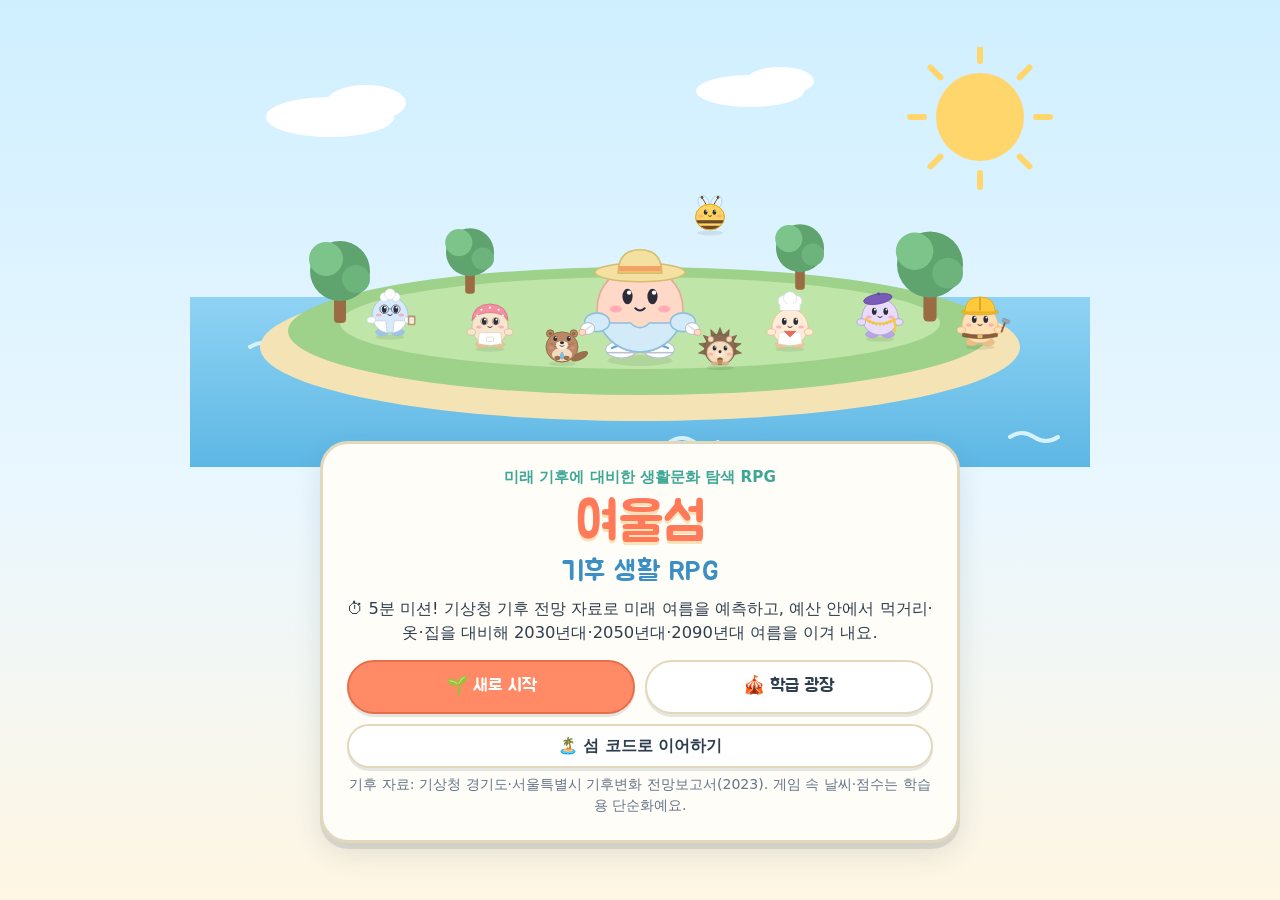
==== test/index.html @ fbbb9fa0 "시험판: 5분 기후 대비 미션을 test 폴더에 올림 - 1판(루트)과 climate-life-rpg 폴더는 그대로 두고 test/에만 추가 - README에 시험판 주소와 안내 " ====
<!doctype html>
<html lang="ko">
<head>
<meta charset="utf-8">
<meta name="viewport" content="width=device-width, initial-scale=1, viewport-fit=cover">
<title>여울섬 기후 생활 RPG</title>
<meta name="description" content="미래 기후에 대비한 의식주를 준비하는 생활문화 탐색 RPG">
<link rel="preconnect" href="https://fonts.googleapis.com">
<link rel="preconnect" href="https://fonts.gstatic.com" crossorigin>
<link rel="stylesheet" href="https://fonts.googleapis.com/css2?family=Jua&display=swap">
<link rel="stylesheet" href="style.css">
</head>
<body>

<!-- 처음 화면 -->
<section id="screen-title" class="screen title-screen">
  <div class="title-art"><svg id="titleArt" viewBox="0 0 900 420" role="img" aria-label="여울섬 사람들과 동물 친구들"></svg></div>
  <div class="title-card">
    <p class="kicker">미래 기후에 대비한 생활문화 탐색 RPG</p>
    <h1 class="logo">여울섬 <span>기후 생활 RPG</span></h1>
    <p class="title-sub">⏱ 5분 미션! 기상청 기후 전망 자료로 미래 여름을 예측하고, 예산 안에서 먹거리·옷·집을 대비해 2030년대·2050년대·2090년대 여름을 이겨 내요.</p>
    <div class="title-btns">
      <button type="button" id="btnContinue" class="btn primary big" hidden>▶ 이어하기</button>
      <button type="button" id="btnNew" class="btn big">🌱 새로 시작</button>
      <button type="button" id="btnTitlePlaza" class="btn big">🎪 학급 광장</button>
      <button type="button" id="btnRestore" class="btn">🏝️ 섬 코드로 이어하기</button>
    </div>
    <p class="hint">기후 자료: 기상청 경기도·서울특별시 기후변화 전망보고서(2023). 게임 속 날씨·점수는 학습용 단순화예요.</p>
  </div>
  <div id="restoreBox" class="modal" hidden>
    <div class="modal-box small-box" role="dialog" aria-modal="true" aria-labelledby="restoreTitle">
      <button type="button" class="x" id="restoreClose" aria-label="닫기">✕</button>
      <h3 id="restoreTitle">섬 코드로 이어하기</h3>
      <p class="hint">다른 기기에서 만든 내 섬 코드를 붙여 넣거나, 저장해 둔 .txt 파일을 골라요.</p>
      <textarea id="restoreInput" class="code-box" placeholder="YS1로 시작하는 섬 코드"></textarea>
      <div class="row"><button type="button" id="restoreGo" class="btn primary">불러오기</button><label class="btn file">파일 고르기<input type="file" id="restoreFile" accept=".txt,text/plain"></label></div>
      <p id="restoreMsg" class="hint" aria-live="polite"></p>
    </div>
  </div>
</section>

<!-- 캐릭터 만들기 -->
<section id="screen-create" class="screen create-screen" hidden>
  <div class="create-box">
    <h2>나의 새싹이 만들기</h2>
    <div class="create-grid">
      <div class="create-preview" id="createPreview"></div>
      <div class="create-form">
        <label class="og-label" for="nameInput">별명</label>
        <input id="nameInput" maxlength="8" autocomplete="off" placeholder="예: 새싹이">
        <p id="nameHint" class="hint">실명 대신 게임 속 별명을 써요. (8글자까지)</p>
        <span class="og-label">몸 색깔</span>
        <div id="colorPick" class="swatches"></div>
        <span class="og-label">함께할 동물 친구</span>
        <div id="petPick" class="pet-pick"></div>
        <div class="row end"><button type="button" id="createBack" class="btn">◀ 뒤로</button><button type="button" id="createGo" class="btn primary big">여울섬으로 출발!</button></div>
      </div>
    </div>
  </div>
</section>

<!-- 게임 -->
<section id="screen-game" class="screen game-screen" hidden>
  <header class="hud">
    <button type="button" id="hudQuest" class="hud-quest" aria-live="polite" aria-label="지금 할 일. 누르면 퀘스트 목록을 열어요.">
      <span class="hq-top"><small id="hudStage"></small><span id="hudSteps" class="hq-steps" aria-hidden="true"></span></span>
      <b id="hudQuestTitle"></b><span id="hudQuestStep" class="hq-step"></span>
    </button>
    <div id="hudTimer" class="hud-timer" role="timer" aria-live="off"><span aria-hidden="true">⏱</span><b id="hudTime">5:00</b><small id="hudTimerNote">남은 시간</small></div>
    <div class="hud-coins" title="여울 코인(게임 속 돈이에요)"><span aria-hidden="true">🪙</span><b id="hudCoinNum">0</b><small>코인</small></div>
  </header>
  <div class="world-wrap">
    <svg id="world" viewBox="0 0 1280 800" preserveAspectRatio="xMidYMid meet" role="application" aria-label="여울섬 마을. 땅을 누르면 걸어가요."></svg>
    <div id="minimap" class="minimap"></div>
    <div id="petBubble" class="pet-bubble" hidden></div>
    <p class="rotate-hint">화면을 가로로 돌리면 마을이 더 넓게 보여요.</p>
  </div>
  <nav class="dock" aria-label="게임 메뉴">
    <button type="button" id="btnQuests" class="dock-btn"><span>📜</span>퀘스트</button>
    <button type="button" id="btnShop" class="dock-btn"><span>🏪</span>상점</button>
    <button type="button" id="btnReady" class="dock-btn"><span>🧰</span>내 준비</button>
    <button type="button" id="btnRules" class="dock-btn"><span>📖</span>게임 방법</button>
    <button type="button" id="btnMenu" class="dock-btn"><span>☰</span>메뉴</button>
    <button type="button" id="btnSleep" class="dock-btn sleep"><span>☀️</span>여름 맞이하기</button>
  </nav>
  <div id="dialog" class="dialog" hidden>
    <div class="dlg-portrait" id="dlgPortrait"></div>
    <div class="dlg-main"><div class="dlg-name" id="dlgName"></div><p id="dlgText" aria-live="polite"></p><div id="dlgActions" class="dlg-actions"></div></div>
  </div>
  <div id="panel" class="panel-back" hidden>
    <div class="panel" role="dialog" aria-modal="true" aria-labelledby="panelTitle">
      <header class="panel-head"><span id="panelIcon" class="panel-icon"></span><h2 id="panelTitle"></h2><button type="button" id="panelClose" class="x" aria-label="닫기">✕</button></header>
      <div id="panelBody" class="panel-body"></div>
    </div>
  </div>
</section>

<!-- 학급 광장 -->
<section id="screen-plaza" class="screen plaza-screen" hidden>
  <header class="plaza-top">
    <button type="button" id="plazaBack" class="btn">◀ 돌아가기</button>
    <h2>🎪 학급 광장</h2>
    <span id="plazaCount" class="plaza-count"></span>
  </header>
  <div class="plaza-main">
    <div class="plaza-stage">
      <svg id="plazaSvg" viewBox="0 0 1000 620" preserveAspectRatio="xMidYMid meet" role="img" aria-label="친구들의 아바타가 모인 광장. 아바타를 누르면 섬을 구경해요."></svg>
      <div id="plazaEmpty" class="plaza-empty"><b>광장이 비어 있어요</b><span>오른쪽에 친구의 섬 코드를 붙여 넣어 초대해요.</span></div>
    </div>
    <aside class="plaza-side">
      <section id="liveBox" class="live-box" hidden>
        <h3>🛰️ 실시간 반 광장</h3>
        <div id="liveJoin">
          <label class="og-label" for="liveRoom">반 코드</label>
          <div class="live-row"><input id="liveRoom" maxlength="24" autocomplete="off" autocapitalize="off" spellcheck="false" placeholder="선생님이 알려 준 반 코드"><button type="button" id="liveGo" class="btn primary">들어가기</button></div>
        </div>
        <div id="liveOn" hidden>
          <p class="live-state"><i id="liveDot" class="live-dot"></i><b id="liveRoomName"></b><span id="liveState"></span></p>
          <div class="row"><button type="button" id="liveRetry" class="btn small primary" hidden>다시 연결</button><button type="button" id="liveLeave" class="btn small">반 광장에서 나가기</button></div>
        </div>
        <p id="liveMsg" class="hint" aria-live="polite"></p>
        <button type="button" id="liveUnhide" class="link" hidden></button>
        <p class="hint">같은 반 코드 친구들과 별명·옷·식탁·집만 나눠요. 실명이나 연락처는 올리지 않아요.</p>
      </section>
      <h3>섬 코드로 초대하기</h3>
      <textarea id="plazaInput" class="code-box" placeholder="친구의 섬 코드를 붙여 넣어요. 여러 개를 한꺼번에 넣어도 돼요."></textarea>
      <div class="row"><button type="button" id="plazaAdd" class="btn primary">광장에 초대하기</button><label class="btn file">파일 불러오기<input type="file" id="plazaFile" accept=".txt,text/plain" multiple></label></div>
      <p id="plazaMsg" class="hint" aria-live="polite"></p>
      <h3>광장 주민 <small>누르면 섬을 구경해요</small></h3>
      <ul id="plazaList" class="res-list"></ul>
      <div class="row"><button type="button" id="plazaCompare" class="btn">📊 우리 반 비교표</button><button type="button" id="plazaClear" class="btn danger small">모두 내보내기</button></div>
      <p class="hint">초대한 코드는 이 기기에만 저장돼요. 선생님이 학급 게시판에 코드를 모아 주면 한꺼번에 붙여 넣을 수 있어요.</p>
    </aside>
  </div>
  <div id="plazaCard" class="modal" hidden>
    <div class="modal-box" role="dialog" aria-modal="true" aria-label="친구 섬 구경">
      <button type="button" class="x" id="plazaCardClose" aria-label="닫기">✕</button>
      <div id="plazaCardBody"></div>
    </div>
  </div>
</section>

<div id="toasts" class="toasts" aria-live="polite"></div>

<script src="js/data.js"></script>
<script src="js/art.js"></script>
<script src="js/core.js"></script>
<script src="js/tailor.js"></script>
<script src="js/build.js"></script>
<script src="js/mission.js"></script>
<script src="js/shop.js"></script>
<script src="js/plaza.js"></script>
<script src="js/live-config.js"></script>
<script src="js/live.js"></script>
<script src="js/main.js"></script>
</body>
</html>
---- test/style.css ----
/* ==========================================================================
   여울섬 기후 생활 RPG — 화면 꾸미기
   ========================================================================== */
:root {
  --bg: #EAF7FF;
  --paper: #FFFDF7;
  --paper-2: #FFF6E3;
  --ink: #2F3E4E;
  --muted: #65748A;
  --line: #E3D7BC;
  --line-2: #D6E2EC;
  --primary: #FF8A65;
  --primary-ink: #FFFFFF;
  --primary-dark: #E56F4B;
  --good: #3FA796;
  --good-bg: #E3F6EF;
  --warn: #C2410C;
  --warn-bg: #FFF1E6;
  --danger: #D9485F;
  --sky: #8FD3F4;
  --grass: #BFE6A8;
  --sun: #FFD66B;
  --lilac: #C9B6FF;
  --pink: #FFB3C7;
  --shadow: 0 6px 0 rgba(47, 62, 78, .12), 0 12px 28px rgba(47, 62, 78, .12);
  --shadow-sm: 0 3px 0 rgba(47, 62, 78, .12);
  --r: 20px;
  --font-title: 'Jua', 'Apple SD Gothic Neo', 'Malgun Gothic', system-ui, sans-serif;
  --font: 'Apple SD Gothic Neo', 'Malgun Gothic', 'Noto Sans KR', system-ui, -apple-system, sans-serif;
}
* { box-sizing: border-box; }
html, body { margin: 0; height: 100%; }
body {
  background: var(--bg);
  color: var(--ink);
  font-family: var(--font);
  font-size: 16px;
  line-height: 1.5;
  -webkit-tap-highlight-color: transparent;
  overflow-x: hidden;
}
[hidden] { display: none !important; }
h1, h2, h3, h4 { font-family: var(--font-title); font-weight: 400; margin: 0; letter-spacing: .01em; }
small { font-size: .82em; }
button, input, select, textarea { font: inherit; color: inherit; }
button { cursor: pointer; }
:focus-visible { outline: 3px solid #3D8BFD; outline-offset: 2px; }
svg { display: block; }

/* ---------- 버튼 ---------- */
.btn {
  display: inline-flex; align-items: center; justify-content: center; gap: 6px;
  min-height: 44px; padding: 8px 18px;
  border: 2px solid var(--line); border-radius: 999px;
  background: #FFFFFF; color: var(--ink);
  font-weight: 800; box-shadow: var(--shadow-sm);
  transition: transform .12s, box-shadow .12s, background .12s;
  text-align: center;
}
.btn:hover:not(:disabled) { transform: translateY(-1px); background: #FFFBF0; }
.btn:active:not(:disabled) { transform: translateY(2px); box-shadow: none; }
.btn:disabled { opacity: .45; cursor: not-allowed; box-shadow: none; }
.btn.primary { background: var(--primary); border-color: var(--primary-dark); color: var(--primary-ink); }
.btn.primary:hover:not(:disabled) { background: #FF9A7A; }
.btn.danger { color: var(--danger); border-color: #F2B8C2; }
.btn.ghost { background: transparent; box-shadow: none; color: var(--muted); }
.btn.small { min-height: 36px; padding: 5px 13px; font-size: .9rem; }
.btn.big { min-height: 54px; padding: 10px 26px; font-size: 1.12rem; font-family: var(--font-title); font-weight: 400; }
.btn.file { position: relative; overflow: hidden; }
.btn.file input { position: absolute; inset: 0; opacity: 0; cursor: pointer; }
.btn.choice { background: #FFFFFF; border-color: #BFD7EA; justify-content: flex-start; text-align: left; }
.btn.choice:hover { background: #F0F8FF; }
.link { background: none; border: 0; padding: 0; color: #2F6FB3; font-weight: 800; text-decoration: underline; }
.row { display: flex; flex-wrap: wrap; gap: 8px; align-items: center; margin: 10px 0; }
.row.end { justify-content: flex-end; }
.pill {
  min-height: 36px; padding: 5px 13px; border-radius: 999px;
  border: 2px solid var(--line-2); background: #FFFFFF; font-weight: 700; font-size: .92rem;
  display: inline-flex; align-items: center; gap: 5px;
}
.pill.on { background: #FFF1C9; border-color: #E0B83A; color: #6B4A00; }
.pill b { background: #FFFFFF; border-radius: 999px; padding: 0 7px; font-size: .8rem; }
.pill svg { width: 22px; height: 22px; }
.x {
  width: 44px; height: 44px; border-radius: 50%; border: 2px solid var(--line);
  background: #FFFFFF; font-size: 1.1rem; font-weight: 900; flex: none; box-shadow: var(--shadow-sm);
}
.hint { color: var(--muted); font-size: .88rem; margin: 6px 0; }
.hint.warn, .warn { color: var(--warn); }
.hint.good { color: var(--good); font-weight: 700; }
.tip { background: #F0F8FF; border: 1.5px solid #CFE6F7; border-radius: 14px; padding: 9px 13px; margin: 8px 0; font-size: .93rem; }
.tip.small { font-size: .85rem; padding: 6px 10px; }
.empty { color: var(--muted); text-align: center; padding: 18px; }
.empty.small { padding: 6px; font-size: .88rem; text-align: left; }
.emoji-ico { font-size: 30px; line-height: 1; }

/* ---------- 화면 공통 ---------- */
.screen { min-height: 100vh; min-height: 100dvh; }

/* ---------- 처음 화면 ---------- */
.title-screen {
  display: flex; flex-direction: column; align-items: center; justify-content: center; gap: 0;
  padding: 18px 16px 28px;
  background: linear-gradient(#CFEFFF, #EAF7FF 55%, #FFF6E3);
}
.title-art { width: min(900px, 100%); }
.title-art svg { width: 100%; height: auto; }
.title-card {
  width: min(640px, 100%); margin-top: -26px; position: relative;
  background: var(--paper); border: 3px solid var(--line); border-radius: 28px;
  padding: 22px 24px 18px; text-align: center; box-shadow: var(--shadow);
}
.kicker { margin: 0 0 4px; color: var(--good); font-weight: 800; font-size: .95rem; }
.logo { font-size: clamp(2.3rem, 7vw, 3.4rem); color: #FF7A59; line-height: 1.1; text-shadow: 0 3px 0 #FFE0B8; }
.logo span { display: block; font-size: .5em; color: #3B8FC4; text-shadow: none; margin-top: 4px; }
.title-sub { margin: 10px 0 14px; font-size: 1.02rem; }
.title-btns { display: grid; grid-template-columns: 1fr 1fr; gap: 10px; }
.title-btns #btnContinue { grid-column: 1 / -1; flex-direction: column; gap: 0; }
.title-btns #btnContinue small { font-family: var(--font); font-size: .78rem; opacity: .9; }
.title-btns #btnRestore { grid-column: 1 / -1; }

/* ---------- 모달 ---------- */
.modal {
  position: fixed; inset: 0; z-index: 60; display: flex; align-items: center; justify-content: center;
  padding: 16px; background: rgba(47, 62, 78, .4);
}
.modal-box {
  position: relative; width: min(920px, 100%); max-height: calc(100dvh - 32px); overflow: auto;
  background: var(--paper); border: 3px solid var(--line); border-radius: 26px; padding: 20px 22px; box-shadow: var(--shadow);
  animation: pop .22s ease-out;
}
.modal-box.small-box { width: min(520px, 100%); }
.ask-modal { z-index: 80; }
.ask-text { margin: 4px 0 6px; font-size: 1.05rem; font-weight: 700; line-height: 1.6; }
.btn.danger-fill { background: var(--danger); border-color: #B8364B; color: #FFFFFF; }
.btn.danger-fill:hover:not(:disabled) { background: #E35D72; }
.modal-box > .x { position: absolute; top: 12px; right: 12px; }
.modal-box h3 { font-size: 1.5rem; margin-bottom: 6px; padding-right: 50px; }
.code-box {
  width: 100%; min-height: 110px; resize: vertical; padding: 10px 12px;
  border: 2px solid var(--line-2); border-radius: 14px; background: #FFFFFF;
  font-family: ui-monospace, Consolas, monospace; font-size: .8rem; word-break: break-all;
}

/* ---------- 캐릭터 만들기 ---------- */
.create-screen { display: flex; align-items: center; justify-content: center; padding: 18px 16px; background: linear-gradient(#FFF6E3, #EAF7FF); }
.create-box { width: min(900px, 100%); background: var(--paper); border: 3px solid var(--line); border-radius: 28px; padding: 22px; box-shadow: var(--shadow); }
.create-box h2 { font-size: 2rem; text-align: center; color: #FF7A59; margin-bottom: 12px; }
.create-grid { display: grid; grid-template-columns: minmax(0, 1fr) minmax(0, 1.2fr); gap: 22px; align-items: start; }
.create-preview {
  background: radial-gradient(circle at 50% 70%, #DFF5D2 0 45%, #CFEFFF 46%); border-radius: 24px; padding: 18px 12px 14px;
  border: 2px solid #CFE6F7; text-align: center;
}
.cp-stage { position: relative; display: flex; justify-content: center; align-items: flex-end; min-height: 230px; }
.cp-stage > svg { animation: bob 2.4s ease-in-out infinite; }
.cp-pet { position: absolute; right: 6%; bottom: 0; animation: bob 2s ease-in-out .3s infinite; }
.cp-say { background: #FFFFFF; border-radius: 16px; padding: 8px 12px; margin: 10px 0 0; font-size: .92rem; border: 2px solid var(--line-2); }
.create-form input[type="text"], .create-form input:not([type]), .d-form input {
  width: 100%; min-height: 48px; padding: 8px 14px; border: 2px solid var(--line-2); border-radius: 14px; background: #FFFFFF; font-size: 1.1rem; font-weight: 700;
}
.og-label { display: block; font-weight: 800; font-size: .92rem; margin: 12px 0 6px; color: #4A5A6E; }
.swatches { display: flex; flex-wrap: wrap; gap: 8px; }
.swatch {
  width: 40px; height: 40px; border-radius: 50%; border: 3px solid var(--s, #ccc); background: var(--c, #fff);
  box-shadow: var(--shadow-sm); position: relative; padding: 0;
}
.swatch.on { outline: 4px solid #FFB547; outline-offset: 2px; }
.swatch.big { width: auto; min-width: 74px; height: 44px; border-radius: 999px; padding: 0 12px; font-weight: 800; font-size: .85rem; color: #4A5A6E; }
.pet-pick { display: grid; grid-template-columns: repeat(3, minmax(0, 1fr)); gap: 8px; }
.pet-opt {
  display: flex; flex-direction: column; align-items: center; gap: 2px; padding: 10px 6px; border-radius: 18px;
  border: 2px solid var(--line-2); background: #FFFFFF; box-shadow: var(--shadow-sm);
}
.pet-opt small { color: var(--muted); font-size: .74rem; text-align: center; line-height: 1.3; }
.pet-opt.on { border-color: #E0B83A; background: #FFF6D8; }

/* ---------- 게임 화면 ---------- */
.game-screen { height: 100vh; height: 100dvh; display: flex; flex-direction: column; background: var(--grass); overflow: hidden; position: relative; }
.hud { display: flex; gap: 10px; padding: 8px 10px; background: #9ED18A; border-bottom: 3px solid #86BE73; flex: none; }
.hud-quest {
  flex: 1; min-width: 0; display: flex; flex-wrap: wrap; align-items: baseline; gap: 2px 10px; text-align: left; cursor: pointer;
  background: var(--paper); border: 2px solid var(--line); border-radius: 18px; padding: 6px 14px; box-shadow: var(--shadow-sm);
}
.hud-quest:hover { background: #FFFBF0; }
.hq-top { display: flex; align-items: center; gap: 8px; width: 100%; }
.hud-quest small { background: var(--primary); color: #fff; border-radius: 999px; padding: 0 9px; font-weight: 800; }
.hq-steps { display: inline-flex; gap: 3px; margin-left: auto; }
.hq-steps i { font-style: normal; width: 22px; height: 22px; display: inline-flex; align-items: center; justify-content: center; border-radius: 50%; background: #EEF2F5; color: var(--muted); font-size: .78rem; font-weight: 800; }
.hq-steps i.done { background: var(--good-bg); color: var(--good); }
.hq-steps i.on { background: var(--primary); color: #FFFFFF; }
.hud-quest b { font-family: var(--font-title); font-weight: 400; font-size: 1.12rem; }
.hud-quest .hq-step { font-size: .93rem; color: #3D4F63; width: 100%; }
.hud-coins { flex: none; display: flex; align-items: center; gap: 4px; background: #FFF6D8; border: 2px solid #F2D27A; border-radius: 18px; padding: 4px 12px; box-shadow: var(--shadow-sm); font-size: 1.15rem; }
.hud-coins b { font-family: var(--font-title); font-weight: 400; font-size: 1.25rem; color: #8A5A00; }
.hud-coins small { color: #8A5A00; font-weight: 700; font-size: .78rem; }
.hud-weather {
  display: flex; align-items: center; gap: 6px; flex: none;
  background: var(--paper); border: 2px solid var(--line); border-radius: 18px; padding: 4px 12px 4px 6px; box-shadow: var(--shadow-sm);
}
.hud-weather.w-heat { background: #FFE8D6; border-color: #F5A97F; }
.hud-weather.w-storm { background: #DCE6F2; border-color: #8FA7C4; }
.hud-weather.w-rain { background: #E6F1FA; border-color: #A9C9E6; }
.hw-txt { display: flex; flex-direction: column; line-height: 1.2; }
.hw-txt b { font-family: var(--font-title); font-weight: 400; font-size: 1.1rem; }
.hw-txt small { color: var(--muted); font-size: .75rem; }
.world-wrap { flex: 1; min-height: 0; position: relative; }
#world { width: 100%; height: 100%; touch-action: manipulation; user-select: none; -webkit-user-select: none; }
.dock { display: flex; gap: 8px; justify-content: center; padding: 8px 10px calc(8px + env(safe-area-inset-bottom)); background: #9ED18A; border-top: 3px solid #86BE73; flex: none; }
.dock-btn {
  display: flex; align-items: center; gap: 6px; min-height: 48px; padding: 6px 16px;
  border-radius: 18px; border: 2px solid var(--line); background: var(--paper); font-weight: 800; box-shadow: var(--shadow-sm);
}
.dock-btn span { font-size: 1.35rem; line-height: 1; }
.dock-btn:active { transform: translateY(2px); box-shadow: none; }
.dock-btn.sleep { background: #4A5A9A; color: #FFFFFF; border-color: #37457D; margin-left: auto; }
.rotate-hint { display: none; position: absolute; left: 50%; bottom: 8px; transform: translateX(-50%); margin: 0; background: rgba(255, 255, 255, .92); border-radius: 999px; padding: 4px 12px; font-size: .8rem; white-space: nowrap; }

/* 전체 지도(아래 왼쪽) · 갈 곳 표시 */
.minimap { position: absolute; left: 8px; bottom: 8px; z-index: 4; width: clamp(150px, 24vw, 250px); background: var(--paper); border: 2px solid var(--line); border-radius: 16px; padding: 4px 6px 6px; box-shadow: var(--shadow); }
.mm-head { display: flex; align-items: center; justify-content: space-between; gap: 6px; font-size: .82rem; padding: 0 2px 3px; }
.mm-toggle { border: 1.5px solid var(--line); background: #FFFFFF; border-radius: 999px; font-size: .74rem; font-weight: 800; padding: 1px 9px; min-height: 26px; }
#mmSvg { width: 100%; height: auto; border-radius: 10px; cursor: pointer; }
.mm-pulse { animation: mmPulse 1.4s ease-in-out infinite; transform-box: fill-box; transform-origin: center; }
@keyframes mmPulse { 0%, 100% { transform: scale(.85); opacity: 1; } 50% { transform: scale(1.12); opacity: .6; } }
.target-ring { animation: mmPulse 1.4s ease-in-out infinite; transform-box: fill-box; transform-origin: center; }

/* 마을 지도 위의 것들 */
.map-label { font-size: 15px; font-weight: 800; fill: #33475B; paint-order: stroke; stroke: #FFFFFF; stroke-width: 4px; stroke-linejoin: round; pointer-events: none; }
.map-label.me { fill: #B45309; }
.tap { cursor: pointer; }
.tap:hover > g:first-child, .tap.spot:hover { filter: brightness(1.06); }
.npc .marker { animation: bounce 1s ease-in-out infinite; }
.sparkle { animation: twinkle 1.6s ease-in-out infinite; transform-box: fill-box; transform-origin: center; }
.pet-bubble {
  position: absolute; left: 50%; top: 10px; transform: translateX(-50%); z-index: 5;
  max-width: min(560px, calc(100% - 24px)); background: #FFFFFF; border: 3px solid #FFD66B; border-radius: 18px;
  padding: 8px 14px; font-weight: 700; font-size: .95rem; box-shadow: var(--shadow); animation: pop .25s ease-out;
}

/* 대화 */
.dialog {
  position: absolute; left: 50%; bottom: 76px; transform: translateX(-50%); z-index: 30;
  width: min(820px, calc(100% - 20px)); display: flex; gap: 12px; align-items: flex-end;
  background: var(--paper); border: 3px solid #E8C989; border-radius: 26px; padding: 12px 16px 12px 12px; box-shadow: var(--shadow);
  animation: rise .25s ease-out;
}
.dlg-portrait { flex: none; width: 96px; display: flex; justify-content: center; background: #FFF1C9; border-radius: 20px; padding: 6px 4px 2px; }
.dlg-main { flex: 1; min-width: 0; }
.dlg-name { display: inline-block; font-family: var(--font-title); font-size: 1.1rem; background: var(--primary); color: #FFFFFF; border-radius: 999px; padding: 1px 14px; margin-bottom: 4px; }
.dlg-main p { margin: 0 0 8px; font-size: 1.06rem; line-height: 1.55; min-height: 3em; }
.dlg-actions { display: flex; flex-wrap: wrap; gap: 8px; justify-content: flex-end; }
.dlg-actions .choice { flex: 1 1 200px; }

/* 패널 */
.panel-back { position: absolute; inset: 0; z-index: 40; display: flex; align-items: center; justify-content: center; padding: 10px; background: rgba(47, 62, 78, .35); }
.panel {
  width: min(1060px, 100%); max-height: 100%; display: flex; flex-direction: column;
  background: var(--paper); border: 3px solid var(--line); border-radius: 26px; box-shadow: var(--shadow); overflow: hidden;
  animation: pop .2s ease-out;
}
.panel-head { display: flex; align-items: center; gap: 10px; padding: 10px 12px 10px 14px; background: var(--paper-2); border-bottom: 2px solid var(--line); }
.panel-icon { width: 44px; height: 44px; display: flex; align-items: center; justify-content: center; background: #FFFFFF; border-radius: 50%; border: 2px solid var(--line); overflow: hidden; flex: none; }
.panel-icon:empty { display: none; }
.panel-head h2 { flex: 1; font-size: 1.45rem; }
.panel-body { padding: 14px 16px 18px; overflow: auto; overscroll-behavior: contain; }
.panel-body h4 { font-size: 1.12rem; margin: 14px 0 6px; color: #3D4F63; }
.panel-body h4:first-child { margin-top: 0; }
.panel-body h4 small { font-family: var(--font); font-size: .78rem; color: var(--muted); margin-left: 6px; }
.panel-actions { display: flex; flex-wrap: wrap; align-items: center; justify-content: flex-end; gap: 10px; margin-top: 14px; }
.panel-actions .hint { flex: 1; margin: 0; }

/* 하루 요약 */
.day-sum { display: flex; align-items: center; justify-content: center; gap: 18px; }
.ds-col { display: flex; flex-direction: column; align-items: center; gap: 2px; background: #FFFFFF; border: 2px solid var(--line-2); border-radius: 18px; padding: 8px 18px; }
.ds-label { font-size: .8rem; color: var(--muted); }
.ds-arrow { font-size: 2rem; color: var(--muted); }
.ds-note { text-align: center; color: #3D4F63; }
.report { list-style: none; padding: 0; margin: 0; display: grid; gap: 6px; }
.report li { background: #FFFFFF; border: 1.5px solid var(--line-2); border-left: 6px solid #B9C4CC; border-radius: 12px; padding: 7px 12px; }
.report li.good { border-left-color: var(--good); }
.report li.bad { border-left-color: var(--danger); background: #FFF5F6; }
.report li.info { border-left-color: #6DA8D6; }
.report li.warn { border-left-color: #F2A65A; background: #FFF8F0; }

/* 가방 */
.item-grid { display: grid; grid-template-columns: repeat(auto-fill, minmax(150px, 1fr)); gap: 8px; }
.item { display: flex; align-items: center; gap: 8px; background: #FFFFFF; border: 2px solid var(--line-2); border-radius: 14px; padding: 5px 10px 5px 5px; }
.item .nm { flex: 1; font-size: .9rem; font-weight: 700; line-height: 1.25; }
.item .ct { background: #FFF1C9; border-radius: 999px; padding: 0 9px; }

/* 메뉴 */
.menu-list { display: grid; gap: 10px; max-width: 520px; margin: 0 auto; }
.menu-me { display: flex; align-items: center; gap: 14px; background: #FFFFFF; border: 2px solid var(--line-2); border-radius: 18px; padding: 8px 14px; }
.menu-me b { font-family: var(--font-title); font-weight: 400; font-size: 1.3rem; }
.help { padding-left: 20px; display: grid; gap: 8px; }

/* 밭 */
.farm-top { display: grid; grid-template-columns: minmax(0, 1fr) minmax(0, 1fr); gap: 10px; align-items: start; }
.weather-card { display: flex; gap: 10px; align-items: center; background: #FFFFFF; border: 2px solid var(--line-2); border-radius: 18px; padding: 8px 12px; }
.weather-card p { margin: 0; font-size: .88rem; color: #3D4F63; }
.weather-card.w-heat { background: #FFE8D6; border-color: #F5A97F; }
.weather-card.w-storm { background: #DCE6F2; border-color: #8FA7C4; }
.weather-card.w-rain { background: #E6F1FA; border-color: #A9C9E6; }
.rules { background: #FFFFFF; border: 2px solid var(--line-2); border-radius: 18px; padding: 8px 14px; font-size: .88rem; }
.rules summary { font-weight: 800; cursor: pointer; min-height: 30px; display: flex; align-items: center; }
.rules ul { margin: 6px 0 0; padding-left: 18px; }
.toolbar { display: flex; flex-wrap: wrap; gap: 6px; margin: 10px 0 4px; }
.tool { min-height: 44px; padding: 6px 13px; border-radius: 14px; border: 2px solid var(--line-2); background: #FFFFFF; font-weight: 800; box-shadow: var(--shadow-sm); }
.tool b { background: #FFF1C9; border-radius: 999px; padding: 0 7px; font-size: .8rem; }
.tool.on { background: #FFE3A3; border-color: #E0A92A; transform: translateY(2px); box-shadow: none; }
.seed-pick { display: flex; flex-wrap: wrap; gap: 6px; margin: 6px 0; }
.seed { display: flex; align-items: center; gap: 6px; padding: 4px 12px 4px 4px; border-radius: 14px; border: 2px solid var(--line-2); background: #FFFFFF; font-weight: 700; }
.seed span { display: flex; flex-direction: column; line-height: 1.15; text-align: left; }
.seed small { color: var(--muted); }
.seed.on { border-color: var(--good); background: var(--good-bg); }
.seed:disabled { opacity: .45; }
.plots { display: grid; grid-template-columns: repeat(3, minmax(0, 1fr)); gap: 10px; }
.plot-card {
  position: relative; display: flex; flex-direction: column; align-items: stretch; padding: 6px 6px 8px;
  border-radius: 18px; border: 2px solid #D9C29A; background: #FFF8EA; box-shadow: var(--shadow-sm); text-align: center;
}
.plot-card:hover { background: #FFF1D4; }
.plot-card.dead { background: #F4EFEA; }
.plot-card svg { width: 100%; height: auto; max-height: 150px; }
.plot-no { position: absolute; top: 6px; left: 8px; background: #FFFFFF; border-radius: 999px; padding: 0 9px; font-weight: 800; font-size: .82rem; border: 1.5px solid #D9C29A; }
.plot-st { font-size: .85rem; font-weight: 700; color: #3D4F63; line-height: 1.3; }
.plot-tags { display: flex; flex-wrap: wrap; justify-content: center; gap: 3px; margin-top: 3px; min-height: 20px; }
.plot-tags i { font-style: normal; font-size: .72rem; font-weight: 800; background: #E3F6EF; color: #23786B; border-radius: 999px; padding: 0 7px; }

/* 부엌 */
.kitchen { display: grid; grid-template-columns: minmax(0, 1fr) minmax(0, 1.05fr); gap: 16px; }
.chips { display: flex; flex-wrap: wrap; gap: 6px; }
.chip { display: inline-flex; align-items: center; gap: 4px; background: #FFFFFF; border: 1.5px solid var(--line-2); border-radius: 999px; padding: 2px 10px 2px 3px; font-size: .88rem; }
.recipes { display: grid; gap: 6px; }
.recipe { display: flex; align-items: center; gap: 8px; background: #FFFFFF; border: 2px solid var(--line-2); border-radius: 16px; padding: 4px 8px 4px 4px; opacity: .75; }
.recipe.ok { opacity: 1; border-color: #9FD8C9; }
.r-txt { flex: 1; display: flex; flex-direction: column; line-height: 1.25; min-width: 0; }
.r-txt small { color: var(--muted); }
.table-wrap { position: relative; width: 100%; max-width: 440px; margin: 0 auto; }
.table-wrap svg { width: 100%; height: auto; }
.slot { position: absolute; width: 28%; height: 34%; border-radius: 50%; border: 3px dashed transparent; background: transparent; }
.slot:hover, .slot:focus-visible { border-color: #FFB547; background: rgba(255, 214, 107, .18); }
.slot.s0 { left: 9%; top: 10%; }
.slot.s1 { left: 63%; top: 10%; }
.slot.s2 { left: 9%; top: 56%; }
.slot.s3 { left: 63%; top: 56%; }
.meal-check { display: flex; justify-content: center; gap: 10px; margin: 6px 0; font-weight: 800; }
.meal-check span { background: #FFFFFF; border: 2px solid var(--line-2); border-radius: 999px; padding: 1px 12px; color: var(--muted); }
.meal-check span.ok { color: #23786B; border-color: #9FD8C9; background: var(--good-bg); }
.dish-row { display: flex; flex-wrap: wrap; gap: 6px; margin-bottom: 6px; }
.dish { display: flex; align-items: center; gap: 4px; padding: 3px 10px 3px 3px; border-radius: 14px; border: 2px solid var(--line-2); background: #FFFFFF; font-size: .88rem; font-weight: 700; }
.dish span { display: flex; flex-direction: column; line-height: 1.2; text-align: left; }
.dish b { font-size: .78rem; color: var(--muted); }
.dish.on { border-color: #E0A92A; background: #FFF1C9; }

/* 재봉 */
.tabs { display: flex; gap: 6px; margin-bottom: 12px; border-bottom: 2px solid var(--line); }
.tab { min-height: 44px; padding: 6px 18px; border: 2px solid var(--line); border-bottom: 0; border-radius: 16px 16px 0 0; background: #F6EEDC; font-weight: 800; margin-bottom: -2px; }
.tab.on { background: var(--paper); }
.weave-pick { display: flex; flex-wrap: wrap; gap: 6px; align-items: center; font-weight: 800; }
.fibers { display: grid; grid-template-columns: repeat(auto-fill, minmax(230px, 1fr)); gap: 10px; }
.fiber { background: #FFFFFF; border: 2px solid var(--line-2); border-radius: 18px; padding: 10px 12px; display: flex; flex-direction: column; gap: 4px; }
.fiber.ok { border-color: #9FD8C9; }
.fiber p { margin: 0; font-size: .86rem; color: #3D4F63; flex: 1; }
.f-head { display: flex; align-items: center; gap: 8px; }
.f-head div { display: flex; flex-direction: column; line-height: 1.25; }
.f-head small { color: var(--muted); }
.props { display: grid; grid-template-columns: 1fr 1fr; gap: 0 10px; font-size: .78rem; }
.props span { display: flex; justify-content: space-between; }
.props i { font-style: normal; color: #3FA796; letter-spacing: 1px; }
.fiber .btn { align-self: flex-end; }
.designer { display: grid; grid-template-columns: minmax(0, .9fr) minmax(0, 1.3fr); gap: 16px; }
.d-preview { display: flex; flex-direction: column; align-items: center; background: radial-gradient(circle at 50% 35%, #FFFFFF 0 40%, #EAF7FF 41%); border-radius: 22px; padding: 12px; border: 2px solid #CFE6F7; }
.d-preview .tip, .d-preview .hint { align-self: stretch; }
.opt-group { margin-bottom: 4px; }
.og-row { display: flex; flex-wrap: wrap; gap: 6px; align-items: center; }
.og-row .og-label { margin: 0 4px 0 0; }
.bars { width: 100%; display: grid; gap: 4px; margin: 6px 0; }
.bar { display: grid; grid-template-columns: 7.5em 1fr 3.4em; align-items: center; gap: 6px; font-size: .84rem; font-weight: 700; }
.bar i { height: 12px; border-radius: 999px; background: #EEF2F5; position: relative; overflow: hidden; }
.bar i::after { content: ''; position: absolute; inset: 0 auto 0 0; width: var(--v); border-radius: inherit; background: linear-gradient(90deg, #FFD66B, #FF8A65); }
.bar b { text-align: right; color: #B45309; }
.closet { display: grid; grid-template-columns: repeat(auto-fill, minmax(210px, 1fr)); gap: 10px; }
.outfit-card { display: flex; flex-direction: column; align-items: center; gap: 2px; background: #FFFFFF; border: 2px solid var(--line-2); border-radius: 20px; padding: 10px 12px; text-align: center; }
.outfit-card.on { border-color: #E0B83A; background: #FFFBEA; }
.outfit-card.new { animation: glow 1.4s ease-in-out 2; }
.outfit-card small { color: var(--muted); }
.oc-actions { display: flex; gap: 6px; margin-top: 4px; }

/* 목공소 · 집 */
.parts { display: grid; grid-template-columns: repeat(auto-fill, minmax(300px, 1fr)); gap: 8px; }
.part { display: flex; align-items: center; gap: 8px; background: #FFFFFF; border: 2px solid var(--line-2); border-radius: 16px; padding: 6px 10px 6px 6px; }
.part.ok { border-color: #9FD8C9; }
.p-txt { flex: 1; min-width: 0; line-height: 1.3; }
.p-txt p { margin: 2px 0; font-size: .82rem; color: #3D4F63; }
.p-txt small { color: var(--muted); }
.own { display: inline-block; background: #FFF1C9; border-radius: 999px; padding: 0 8px; font-size: .78rem; font-weight: 800; white-space: nowrap; }
.need span { margin-right: 6px; white-space: nowrap; }
.need .have { color: #23786B; font-weight: 700; }
.need .lack { color: var(--warn); }
.house-ui { display: grid; grid-template-columns: minmax(0, 1.25fr) minmax(0, 1fr); gap: 16px; }
.h-view > svg { width: 100%; height: auto; max-height: 360px; background: linear-gradient(#CFEFFF, #EAF7FF 70%); border-radius: 20px; border: 2px solid #CFE6F7; }
.h-ctl { display: flex; flex-direction: column; gap: 6px; }
.h-ctl > label, .floor label { display: flex; align-items: center; justify-content: space-between; gap: 8px; font-weight: 800; font-size: .92rem; }
.h-ctl select, .floor select { flex: 1; max-width: 62%; min-height: 40px; border: 2px solid var(--line-2); border-radius: 12px; background: #FFFFFF; padding: 4px 8px; font-weight: 600; }
.h-ctl .og-row { margin-bottom: 4px; }
.floor { border: 2px solid var(--line); border-radius: 16px; padding: 6px 10px 8px; margin: 0; display: grid; gap: 5px; }
.floor legend { font-family: var(--font-title); padding: 0 6px; }
label.check { justify-content: flex-start !important; font-weight: 700 !important; }
label.check input { width: 20px; height: 20px; accent-color: var(--good); }
label.check small { color: var(--muted); font-weight: 600; }
.checks { display: grid; grid-template-columns: 1fr 1fr; gap: 10px; margin-top: 10px; }
.checks > div { background: #FFFFFF; border: 2px solid var(--line-2); border-radius: 16px; padding: 8px 12px; }
.checks h4 { margin: 0 0 4px !important; font-size: 1rem !important; }
.checks ul { list-style: none; margin: 0; padding: 0; display: grid; gap: 4px; font-size: .88rem; }
.checks li { color: var(--muted); }
.checks li small { display: block; font-size: .76rem; padding-left: 1.3em; }
.checks li.ok { color: #23786B; font-weight: 700; }
.checks.mini li { font-size: .84rem; }
.warns { list-style: none; padding: 0; margin: 8px 0 0; display: grid; gap: 4px; }
.warns li { background: var(--warn-bg); color: var(--warn); border-radius: 12px; padding: 5px 10px; font-size: .86rem; font-weight: 700; }

/* 연구소 */
.lab-head { display: flex; align-items: center; gap: 12px; background: #F0F8FF; border: 2px solid #CFE6F7; border-radius: 18px; padding: 6px 14px; }
.lab-head p { margin: 2px 0 0; font-size: .92rem; }
.lab svg[role="img"] { width: 100%; max-width: 620px; height: auto; margin: 0 auto; }
.legend { display: flex; gap: 14px; font-size: .84rem; font-weight: 700; }
.lg::before { content: ''; display: inline-block; width: 12px; height: 12px; border-radius: 4px; margin-right: 5px; vertical-align: -1px; }
.lg.low::before { background: #3FA796; }
.lg.high::before { background: #E8806A; }
.clim { width: 100%; border-collapse: separate; border-spacing: 0; background: #FFFFFF; border: 2px solid var(--line-2); border-radius: 14px; overflow: hidden; font-size: .9rem; }
.clim th, .clim td { padding: 7px 10px; text-align: center; border-bottom: 1px solid #EEF2F5; }
.clim th { background: #F6F9FB; font-weight: 800; }
.clim td small { display: block; color: var(--muted); font-size: .74rem; }
.clim tr.cur td { background: #FFF6D8; font-weight: 800; }
.lab-switch { display: flex; flex-wrap: wrap; gap: 6px; align-items: center; margin: 10px 0; }
.lab-switch .og-label { margin: 0 6px 0 0; }

/* 광장 게시판 */
.board-head { display: flex; align-items: center; gap: 10px; background: #F0F8FF; border: 2px solid #CFE6F7; border-radius: 20px; padding: 8px 14px; margin-bottom: 12px; }
.board-head p { margin: 0; flex: 1; }
.code-label { display: block; font-weight: 800; margin-bottom: 4px; }
.code-label small { color: var(--muted); font-weight: 600; }
.board-go { margin-top: 16px; padding-top: 12px; border-top: 2px dashed var(--line); text-align: center; }

/* ---------- 학급 광장 ---------- */
.plaza-screen { display: flex; flex-direction: column; background: linear-gradient(#CFEFFF, #EAF7FF); }
.plaza-top { display: flex; align-items: center; gap: 12px; padding: 10px 14px; background: #FFFFFF; border-bottom: 3px solid var(--line); }
.plaza-top h2 { font-size: 1.6rem; flex: 1; }
.plaza-count { font-weight: 800; color: var(--muted); }
.plaza-main { flex: 1; display: grid; grid-template-columns: minmax(0, 1fr) 340px; gap: 14px; padding: 14px; align-items: start; }
.plaza-stage { position: relative; background: var(--grass); border: 3px solid #86BE73; border-radius: 26px; overflow: hidden; box-shadow: var(--shadow); }
.plaza-stage svg { width: 100%; height: auto; }
.plaza-empty { position: absolute; left: 50%; top: 56%; transform: translate(-50%, -50%); display: flex; flex-direction: column; align-items: center; gap: 2px; background: rgba(255, 255, 255, .92); border-radius: 18px; padding: 12px 18px; text-align: center; }
.plaza-empty b { font-family: var(--font-title); font-weight: 400; font-size: 1.2rem; }
.plaza-side { background: var(--paper); border: 3px solid var(--line); border-radius: 24px; padding: 14px; box-shadow: var(--shadow); }
.plaza-side h3 { font-size: 1.2rem; margin: 4px 0 6px; }
.plaza-side h3 small { font-family: var(--font); font-size: .74rem; color: var(--muted); }
.res-list { list-style: none; margin: 0; padding: 0; display: grid; gap: 6px; max-height: 300px; overflow: auto; }
.res-item { width: 100%; display: flex; align-items: center; gap: 8px; padding: 3px 10px 3px 3px; border-radius: 14px; border: 2px solid var(--line-2); background: #FFFFFF; text-align: left; }
.res-item span { display: flex; flex-direction: column; line-height: 1.25; }
.res-item small { color: var(--muted); }
.res-item.me { border-color: #E0B83A; background: #FFFBEA; }
.resident .pl-body.moving .walkbob { animation: walkbob .36s ease-in-out infinite; }
.resident:hover .pl-tag rect { stroke: #FFB547; }
.card-head { display: flex; align-items: center; gap: 10px; padding-right: 50px; flex-wrap: wrap; }
.card-head h3 { padding: 0; }
.card-head p { margin: 2px 0; font-size: .9rem; }
.card-grid { display: grid; grid-template-columns: minmax(0, 1fr) minmax(0, 1fr); gap: 12px; margin-top: 10px; }
.card-grid section { background: #FFFFFF; border: 2px solid var(--line-2); border-radius: 18px; padding: 10px 12px; }
.card-grid section.wide { grid-column: 1 / -1; display: grid; grid-template-columns: minmax(0, 1fr) minmax(0, 1fr); gap: 10px; align-items: start; }
.card-grid section.wide h4 { grid-column: 1 / -1; }
.card-grid h4 { font-size: 1.1rem; margin: 0 0 4px; }
.card-grid p { margin: 2px 0; }
.card-grid .small { font-size: .84rem; color: var(--muted); }
.card-table svg, .card-house svg { width: 100%; height: auto; }
.card-house svg { background: linear-gradient(#CFEFFF, #EAF7FF 70%); border-radius: 14px; }
.card-grid .checks { margin-top: 0; grid-template-columns: 1fr; }
.mini-closet { display: flex; flex-wrap: wrap; gap: 6px; }
.mini-closet figure { margin: 0; display: flex; flex-direction: column; align-items: center; width: 70px; }
.mini-closet figcaption { font-size: .7rem; text-align: center; line-height: 1.2; color: var(--muted); }
.compare { margin-top: 12px; background: #FFF6D8; border: 2px solid #F2D27A; border-radius: 16px; padding: 8px 14px; }
.compare ul { margin: 4px 0 0; padding-left: 18px; font-size: .92rem; }
.table-scroll { overflow-x: auto; margin-top: 8px; }
.compare-table { min-width: 640px; }
/* ---------- 기후 대비 미션: 게임 방법 · 퀘스트 · 예측 카드 · 보고서 ---------- */
.lead { font-size: 1.05rem; line-height: 1.65; margin: 4px 0 10px; }
.rules-body { display: grid; gap: 6px; }
.stage-list { list-style: none; margin: 4px 0 8px; padding: 0; display: grid; grid-template-columns: repeat(auto-fit, minmax(200px, 1fr)); gap: 8px; }
.stage-list li { display: flex; gap: 10px; align-items: flex-start; background: #FFFFFF; border: 2px solid var(--line-2); border-radius: 16px; padding: 8px 12px; }
.stage-list p { margin: 2px 0 0; font-size: .88rem; color: #3D4F63; }
.st-ico { font-size: 1.6rem; line-height: 1; }
.stepper { display: flex; flex-wrap: wrap; gap: 6px; margin-bottom: 6px; }
.stepper span { flex: 1 1 120px; text-align: center; padding: 6px 8px; border-radius: 999px; background: #EEF2F5; color: var(--muted); font-weight: 800; font-size: .9rem; }
.stepper span.done { background: var(--good-bg); color: var(--good); }
.stepper span.on { background: var(--primary); color: #FFFFFF; }
.coin-line { display: flex; flex-wrap: wrap; align-items: center; gap: 6px; margin: 6px 0 10px; }
.coin-line b { font-family: var(--font-title); font-weight: 400; font-size: 1.2rem; color: #8A5A00; }
.coin-line small { color: var(--muted); }
.quest-box { background: #FFFFFF; border: 2px solid var(--line-2); border-radius: 16px; padding: 8px 14px; margin-bottom: 8px; }
.quest-box.now { border-color: var(--primary); box-shadow: 0 0 0 3px #FFE3D8; }
.quest-box.done { opacity: .7; }
.quest-box h4 { margin: 0 0 4px !important; font-size: 1.05rem !important; }
.reward { background: #FFF6D8; color: #8A5A00; border-radius: 999px; padding: 0 8px; font-weight: 800; }
.done-tag { background: var(--good-bg); color: var(--good) !important; border-radius: 999px; padding: 0 8px; font-weight: 800; }
.qsteps { list-style: none; margin: 0; padding: 0; display: grid; gap: 3px; font-size: .92rem; color: var(--muted); }
.qsteps li.ok { color: #23786B; }
.qsteps li.cur { color: var(--ink); font-weight: 800; }
.targets { margin: 4px 0 8px; padding-left: 18px; display: grid; gap: 3px; }
.targets b { display: inline-block; min-width: 1.6em; color: var(--primary-dark); }
.fc-q { background: #FFFFFF; border: 2px solid var(--line-2); border-radius: 16px; padding: 8px 14px; margin: 8px 0; }
.fc-q > b { display: block; margin-bottom: 6px; line-height: 1.5; }
.fc-q p { display: flex; flex-wrap: wrap; gap: 6px; margin: 2px 0 4px; }
.fc-q small { color: #3D4F63; }
.fc-opt { border: 2px solid var(--line-2); border-radius: 999px; padding: 2px 12px; font-weight: 700; color: var(--muted); }
.fc-opt.right { border-color: var(--good); color: #23786B; background: var(--good-bg); }
.fc-opt.wrong { border-color: var(--danger); color: var(--danger); text-decoration: line-through; }
.level-card { border: 3px solid #F2D27A; background: #FFF9E6; border-radius: 18px; padding: 10px 14px; margin-top: 10px; }
.level-card.lv2 { border-color: #F5A97F; background: #FFF1E6; }
.level-card.lv3 { border-color: #E8806A; background: #FFE9E3; }
.level-card p { margin: 4px 0; }
.lc-head { display: flex; flex-wrap: wrap; align-items: center; gap: 4px 10px; }
.lc-head small { color: var(--muted); }
.lc-badge { background: var(--primary); color: #FFFFFF; border-radius: 999px; padding: 1px 12px; font-weight: 800; }
.report-card h4 small { font-family: var(--font); }
.rc-row { display: grid; grid-template-columns: repeat(auto-fit, minmax(170px, 1fr)); gap: 8px; }
.rc-box { display: flex; flex-direction: column; background: #FFFFFF; border: 2px solid var(--line-2); border-radius: 16px; padding: 8px 12px; }
.rc-box small { color: var(--muted); font-weight: 700; }
.rc-box b { font-family: var(--font-title); font-weight: 400; font-size: 1.2rem; }
.rc-box span { font-size: .85rem; color: #3D4F63; }
.rc-days { display: grid; grid-template-columns: repeat(auto-fill, minmax(150px, 1fr)); gap: 6px; }
.rc-day { display: grid; grid-template-columns: auto 1fr; align-items: center; gap: 2px 8px; background: #FFFFFF; border: 2px solid var(--line-2); border-radius: 14px; padding: 6px 10px; }
.rc-day svg { grid-row: span 2; }
.rc-day b { font-size: .88rem; }
.rc-day span { display: flex; gap: 4px; flex-wrap: wrap; }
.rc-day i { font-style: normal; font-size: .76rem; font-weight: 800; border-radius: 999px; padding: 0 6px; }
.rc-day i.ok { background: var(--good-bg); color: #23786B; }
.rc-day i.no { background: #FFE8EC; color: var(--danger); }
.rc-ready { display: grid; grid-template-columns: repeat(auto-fit, minmax(190px, 1fr)); gap: 8px; }
.rc-ready > div { background: #FFFFFF; border: 2px solid var(--line-2); border-radius: 16px; padding: 8px 12px; }
.rc-ready ul { list-style: none; margin: 4px 0 0; padding: 0; display: grid; gap: 3px; font-size: .88rem; color: var(--muted); }
.rc-ready li.ok { color: #23786B; font-weight: 700; }
.rc-ready small { color: var(--muted); font-weight: 400; }
.good-note { background: var(--good-bg); border: 2px solid #A9DCCB; border-radius: 14px; padding: 8px 12px; }
.report.life li { display: flex; gap: 8px; align-items: baseline; }
.report .part { flex: none; width: 1.6em; height: 1.6em; display: inline-flex; align-items: center; justify-content: center; border-radius: 50%; background: #EEF2F5; font-size: .85rem; }

/* ---------- 5분 미션 ---------- */
.hud-timer { flex: none; display: flex; align-items: center; gap: 5px; background: var(--paper); border: 2px solid var(--line); border-radius: 18px; padding: 4px 12px; box-shadow: var(--shadow-sm); font-size: 1.1rem; }
.hud-timer b { font-family: var(--font-title); font-weight: 400; font-size: 1.45rem; font-variant-numeric: tabular-nums; min-width: 3.1ch; text-align: center; }
.hud-timer small { color: var(--muted); font-weight: 700; font-size: .74rem; }
.hud-timer.warn { background: #FFF1E6; border-color: #F5A97F; }
.hud-timer.warn b { color: var(--warn); }
.hud-timer.danger { background: #FFE8EC; border-color: var(--danger); animation: glow 1s ease-in-out infinite; }
.hud-timer.danger b { color: var(--danger); }
.hud-timer.wait b, .hud-timer.done b { color: var(--muted); }
.dock-btn.sleep.ready { background: var(--primary); border-color: var(--primary-dark); animation: glow 1.4s ease-in-out infinite; }
.fc-future { font-weight: 800; margin: 0 0 6px; }
.fc-chart { width: 100%; max-width: 560px; height: auto; display: block; margin: 0 auto; }
.pill.big-pill { min-height: 44px; font-size: 1rem; padding: 6px 18px; }
.tgt-grid { display: grid; grid-template-columns: repeat(3, minmax(0, 1fr)); gap: 8px; margin: 8px 0; }
.tgt-grid > div { display: flex; flex-direction: column; gap: 2px; background: #FFFFFF; border: 2px solid var(--line-2); border-radius: 14px; padding: 6px 10px; font-size: .9rem; }
.tgt-grid.now span { color: var(--danger); font-weight: 700; }
.tgt-grid.now span.ok { color: #23786B; }
.tgt-grid.now span.ok::after { content: ' ✔'; }
.qsteps.big { font-size: 1rem; gap: 6px; }
.qsteps.big small { display: block; color: var(--muted); font-weight: 400; padding-left: 1.4em; }
.shop-goal { display: flex; flex-wrap: wrap; gap: 8px 16px; margin: 0 0 8px; font-weight: 700; color: var(--danger); }
.shop-goal .ok { color: #23786B; }
.shop-goal .ok::after { content: ' ✔'; }
.risk { display: inline-block; font-size: .74rem; border-radius: 999px; padding: 0 8px; margin-right: 4px; vertical-align: 1px; }
.risk.heat { background: #FFE8D6; color: #B4501A; }
.risk.rain { background: #E1EEF9; color: #2F6FB3; }
.own-tag { color: #23786B; font-weight: 800; }
.shop-item.owned { background: var(--good-bg); border-color: #A9DCCB; }
.sd-row { display: grid; grid-template-columns: repeat(5, minmax(0, 1fr)); gap: 6px; }
.sd-card { display: flex; flex-direction: column; align-items: center; gap: 3px; text-align: center; background: #FFFFFF; border: 2px solid var(--line-2); border-radius: 14px; padding: 6px 4px; min-height: 108px; animation: pop .25s ease-out; }
.sd-card b { font-size: .8rem; }
.sd-card.wait { justify-content: center; background: #F3F6F8; animation: none; }
.sd-q { font-size: 1.6rem; color: #B9C4CC; font-weight: 900; }
.sd-card.w-heat { background: #FFF1E6; border-color: #F5A97F; }
.sd-card.w-storm { background: #E8F0F8; border-color: #8FA7C4; }
.sd-checks { display: flex; flex-wrap: wrap; justify-content: center; gap: 2px; }
.sd-checks i { font-style: normal; font-size: .72rem; font-weight: 800; border-radius: 999px; padding: 0 5px; }
.sd-checks i.ok { background: var(--good-bg); color: #23786B; }
.sd-checks i.no { background: #FFE8EC; color: var(--danger); }
.sd-checks small { color: var(--muted); font-size: .72rem; }
.sd-lines { list-style: none; margin: 8px 0 0; padding: 0; display: grid; gap: 4px; font-size: .88rem; }
.sd-lines li { background: #FFFFFF; border: 1.5px solid var(--line-2); border-radius: 12px; padding: 5px 10px; display: flex; flex-wrap: wrap; gap: 2px 10px; }
.sd-lines .ok { color: #23786B; }
.sd-lines .no { color: var(--danger); }
.sd-result { margin-top: 10px; display: grid; gap: 6px; }
.final-head { font-family: var(--font-title); font-size: 1.5rem; margin: 0 0 6px; }
.final-head small { font-family: var(--font); font-size: .85rem; color: var(--muted); }
.final-score { display: flex; flex-wrap: wrap; align-items: baseline; gap: 6px 14px; background: #FFF9E6; border: 3px solid #F2D27A; border-radius: 18px; padding: 10px 16px; margin-bottom: 10px; }
.final-score .rank { font-weight: 800; background: var(--primary); color: #FFFFFF; border-radius: 999px; padding: 2px 12px; }
.final-score b { font-family: var(--font-title); font-weight: 400; font-size: 2.2rem; color: #8A5A00; }
.final-score small { color: var(--muted); }
.ready-grid { display: grid; grid-template-columns: repeat(3, minmax(0, 1fr)); gap: 8px; }
.ready-grid section { background: #FFFFFF; border: 2px solid var(--line-2); border-radius: 16px; padding: 8px; display: flex; flex-direction: column; align-items: center; gap: 4px; }
.ready-grid h4 { margin: 0 !important; align-self: flex-start; }
.ready-grid svg { max-width: 100%; height: auto; }
.ready-sub { display: flex; align-items: center; gap: 4px; }
.ready-plots { display: grid; grid-template-columns: repeat(3, minmax(0, 1fr)); gap: 4px; width: 100%; }
.ready-grid ~ p .chip { padding: 2px 10px; margin: 2px; }

/* ---------- 여울 상점 ---------- */
.shop-head { display: flex; flex-wrap: wrap; align-items: baseline; gap: 4px 12px; margin-bottom: 8px; }
.shop-head small { color: var(--muted); }
.coin-big { font-size: 1.2rem; }
.coin-big b { font-family: var(--font-title); font-weight: 400; font-size: 1.6rem; color: #8A5A00; }
.shop-grid { display: grid; grid-template-columns: repeat(auto-fill, minmax(260px, 1fr)); gap: 8px; }
.shop-item { display: flex; flex-direction: column; gap: 6px; background: #FFFFFF; border: 2px solid var(--line-2); border-radius: 16px; padding: 8px 10px; }
.shop-item.off { opacity: .6; }
.si-txt { display: flex; flex-direction: column; min-width: 0; }
.si-txt small { color: #3D4F63; font-size: .8rem; line-height: 1.35; }
.si-txt small.have { color: var(--muted); }
.si-buy { grid-column: 1 / -1; display: flex; align-items: center; gap: 6px; justify-content: flex-end; }
.si-buy .price { margin-right: auto; font-weight: 800; color: #8A5A00; }
.tag-re { font-style: normal; font-size: .72rem; background: var(--good-bg); color: var(--good); border-radius: 999px; padding: 0 7px; margin-left: 4px; }

/* 실시간 반 광장 */
.live-box { background: #F0F8FF; border: 2px solid #CFE6F7; border-radius: 18px; padding: 10px 12px; margin-bottom: 14px; }
.live-box .og-label { margin-top: 4px; }
.live-box .hint:last-child { margin-bottom: 0; }
.live-row { display: flex; gap: 8px; }
.live-row input { flex: 1; min-width: 0; min-height: 44px; padding: 8px 12px; border: 2px solid var(--line-2); border-radius: 14px; background: #FFFFFF; font-weight: 700; }
.live-row .btn { flex: none; }
.live-state { display: flex; flex-wrap: wrap; align-items: center; gap: 4px 8px; margin: 2px 0; }
.live-state span { color: var(--muted); font-size: .88rem; }
.live-dot { width: 12px; height: 12px; border-radius: 50%; background: #B8C4CF; flex: none; }
.live-dot.on { background: var(--good); box-shadow: 0 0 0 4px var(--good-bg); }
.live-dot.wait { background: var(--sun); }
.live-tag { display: inline-flex; align-items: center; gap: 5px; }
.live-tag .dot { width: 9px; height: 9px; border-radius: 50%; background: #B8C4CF; flex: none; }
.live-tag .dot.on { background: var(--good); }

/* ---------- 알림 ---------- */
.toasts { position: fixed; left: 50%; top: 74px; transform: translateX(-50%); z-index: 90; display: flex; flex-direction: column; align-items: center; gap: 6px; pointer-events: none; width: min(560px, calc(100% - 24px)); }
.toast { background: #33475B; color: #FFFFFF; border-radius: 999px; padding: 8px 18px; font-weight: 800; box-shadow: var(--shadow); animation: pop .2s ease-out; transition: opacity .4s, transform .4s; text-align: center; }
.toast.good { background: #2E8B7A; }
.toast.big { background: linear-gradient(90deg, #FF8A65, #FFB547); font-family: var(--font-title); font-weight: 400; font-size: 1.2rem; padding: 10px 24px; }
.toast.out { opacity: 0; transform: translateY(-8px); }

/* ---------- 움직임 ---------- */
.blink { animation: blink 4.2s infinite; transform-box: fill-box; transform-origin: center; }
.flap { animation: flap .18s ease-in-out infinite alternate; transform-box: fill-box; transform-origin: 50% 100%; }
.bob { animation: bob 2.4s ease-in-out infinite; }
#playerBody.moving .walkbob { animation: walkbob .36s ease-in-out infinite; }
.spin { animation: spin 3s linear infinite; }
.spin-slow { animation: none; }
.steam circle { animation: steam 2.4s ease-out infinite; }
.steam circle:nth-child(2) { animation-delay: .8s; }
.steam circle:nth-child(3) { animation-delay: 1.6s; }
.flow { animation: flow 2.5s linear infinite; }
.shimmer { animation: shimmer 1.6s ease-in-out infinite; }
.rainfall { animation: rainfall .5s linear infinite; }
.rainfall.r2 { animation-duration: .7s; }
.cloud { animation: cloud 9s ease-in-out infinite alternate; }
.cloud.c2 { animation-duration: 12s; }
.fountain circle { animation: fountain 1.2s ease-in-out infinite alternate; }
@keyframes blink { 0%, 92%, 100% { transform: scaleY(1); } 95% { transform: scaleY(.1); } }
@keyframes flap { from { transform: rotate(-12deg); } to { transform: rotate(12deg); } }
@keyframes bob { 0%, 100% { transform: translateY(0); } 50% { transform: translateY(-5px); } }
@keyframes walkbob { 0%, 100% { transform: translateY(0) rotate(-3deg); } 50% { transform: translateY(-9px) rotate(3deg); } }
@keyframes bounce { 0%, 100% { transform: translateY(0); } 50% { transform: translateY(-10px); } }
@keyframes twinkle { 0%, 100% { opacity: .35; transform: scale(.8); } 50% { opacity: 1; transform: scale(1.15); } }
@keyframes spin { to { transform: rotate(360deg); } }
@keyframes steam { 0% { opacity: 0; transform: translateY(6px); } 30% { opacity: .9; } 100% { opacity: 0; transform: translateY(-12px); } }
@keyframes flow { to { stroke-dashoffset: -64; } }
@keyframes shimmer { 0%, 100% { opacity: .2; } 50% { opacity: .6; } }
@keyframes rainfall { from { transform: translateY(-40px); } to { transform: translateY(0); } }
@keyframes cloud { from { transform: translateX(-20px); } to { transform: translateX(30px); } }
@keyframes fountain { from { transform: translateY(0); } to { transform: translateY(-6px); } }
@keyframes pop { from { transform: scale(.94); opacity: 0; } to { transform: scale(1); opacity: 1; } }
@keyframes rise { from { transform: translate(-50%, 16px); opacity: 0; } to { transform: translate(-50%, 0); opacity: 1; } }
@keyframes glow { 0%, 100% { box-shadow: 0 0 0 0 rgba(255, 181, 71, 0); } 50% { box-shadow: 0 0 0 8px rgba(255, 181, 71, .45); } }
@media (prefers-reduced-motion: reduce) {
  *, *::before, *::after { animation-duration: .001s !important; animation-iteration-count: 1 !important; transition: none !important; }
}

/* ---------- 화면 크기 ---------- */
@media (max-width: 900px) {
  .plaza-main { grid-template-columns: 1fr; }
  .house-ui, .designer, .kitchen { grid-template-columns: 1fr; }
  .h-view > svg { max-height: 300px; }
  .card-grid { grid-template-columns: 1fr; }
  .card-grid section.wide { grid-template-columns: 1fr; }
}
@media (min-width: 701px) and (max-width: 1100px) {
  .dock { gap: 5px; }
  .dock-btn { padding: 6px 10px; font-size: .88rem; }
}
@media (max-width: 700px) {
  .create-grid { grid-template-columns: 1fr; }
  .cp-stage { min-height: 180px; }
  .cp-stage > svg { width: 150px; height: auto; }
  .farm-top { grid-template-columns: 1fr; }
  .plots { grid-template-columns: repeat(2, minmax(0, 1fr)); }
  .checks { grid-template-columns: 1fr; }
  .hud { padding: 6px; gap: 6px; flex-wrap: wrap; }
  .hud-quest { padding: 4px 10px; flex-basis: 100%; }
  .hud-quest b { font-size: 1rem; }
  .hud-quest .hq-step { font-size: .82rem; }
  .hud-coins, .hud-timer { flex: 1; padding: 2px 10px; justify-content: center; }
  .hud-coins b { font-size: 1.1rem; }
  .sd-row { grid-template-columns: repeat(3, minmax(0, 1fr)); }
  .tab { padding: 6px 12px; white-space: nowrap; }
  .tab small { display: none; }
  .tgt-grid, .ready-grid { grid-template-columns: 1fr; }
  .dock-btn.sleep { white-space: normal; line-height: 1.1; }
  .rotate-hint { left: auto; right: 8px; transform: none; max-width: calc(100% - 175px); white-space: normal; text-align: right; border-radius: 12px; }
  .hw-txt small { display: none; }
  .dock { gap: 3px; padding: 6px 4px calc(6px + env(safe-area-inset-bottom)); }
  .dock-btn { flex-direction: column; gap: 0; padding: 4px 2px; min-height: 52px; font-size: .68rem; flex: 1; min-width: 0; border-radius: 12px; white-space: nowrap; }
  .dock-btn span { font-size: 1.2rem; }
  .minimap { width: 150px; }
  .shop-grid { grid-template-columns: 1fr; }
  .dock-btn.sleep { margin-left: 0; }
  .dialog { bottom: 70px; padding: 10px; gap: 8px; }
  .dlg-portrait { width: 64px; }
  .dlg-portrait svg { width: 58px; height: auto; }
  .dlg-main p { font-size: .98rem; min-height: 0; }
  .panel-back { padding: 0; }
  .panel { border-radius: 0; height: 100%; max-height: none; border: 0; }
  .panel-body { padding: 12px; }
  .parts { grid-template-columns: 1fr; }
  .title-btns { grid-template-columns: 1fr; }
  .title-card { padding: 18px 16px 14px; }
  .bar { grid-template-columns: 6.6em 1fr 3.2em; font-size: .8rem; }
  .plaza-top { gap: 8px; padding: 8px 10px; }
  .plaza-top h2 { font-size: 1.25rem; white-space: nowrap; }
  .plaza-count { font-size: .8rem; text-align: right; }
  .plaza-main { padding: 10px; }
}
@media (max-width: 700px) and (orientation: portrait) {
  .rotate-hint { display: block; }
}
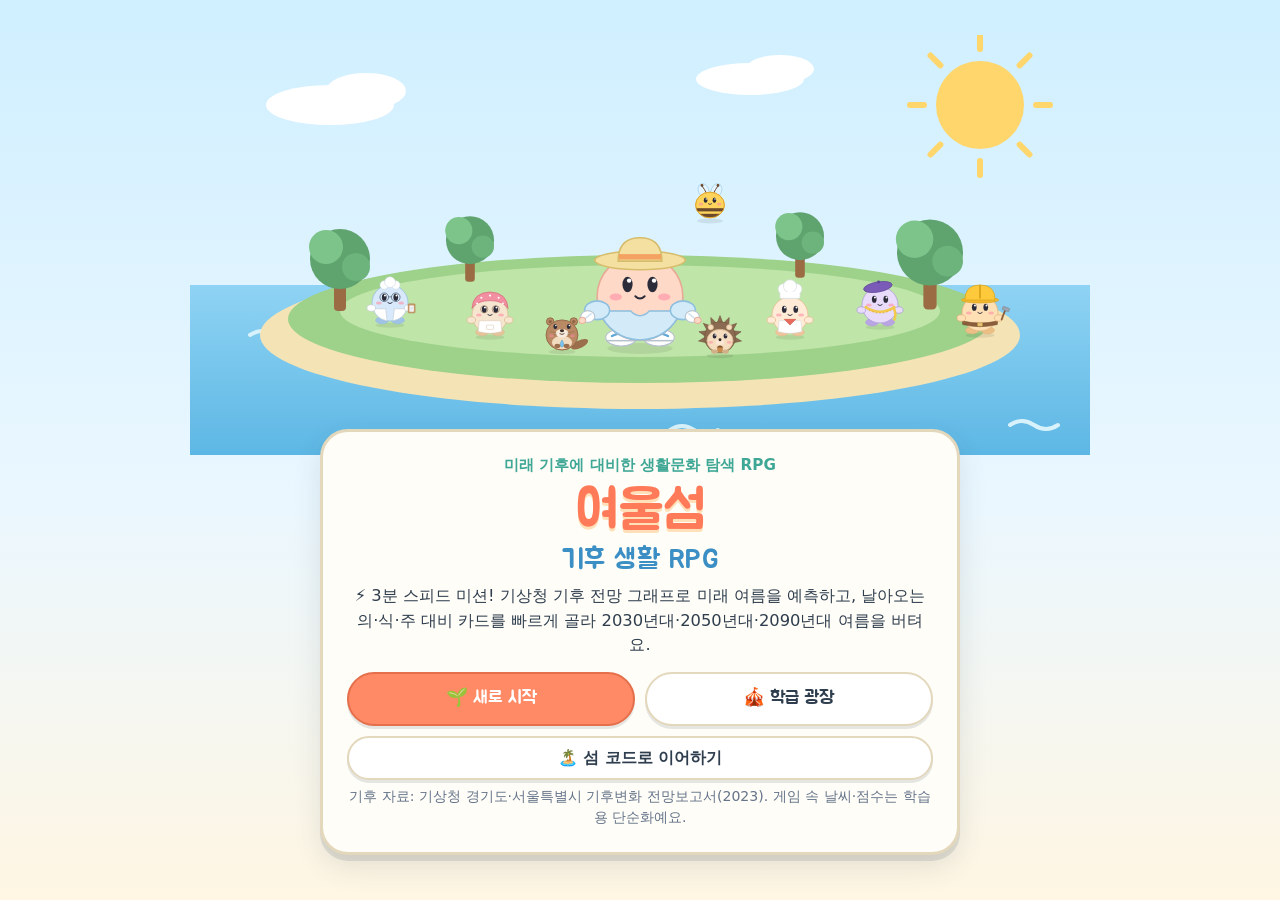
==== commit 10ee855c: "시험판(test/)을 3분 스피드 기후 대비 미션으로 바꿈 - 예측 플래시 → 대비 카드 러시 → 여름 5일, 시대마다 빨라지는 카드와 3분 제한 시간 - 1판(루트), 미래하우스" ====
--- a/test/index.html
+++ b/test/index.html
@@ -18,7 +18,7 @@
   <div class="title-card">
     <p class="kicker">미래 기후에 대비한 생활문화 탐색 RPG</p>
     <h1 class="logo">여울섬 <span>기후 생활 RPG</span></h1>
-    <p class="title-sub">⏱ 5분 미션! 기상청 기후 전망 자료로 미래 여름을 예측하고, 예산 안에서 먹거리·옷·집을 대비해 2030년대·2050년대·2090년대 여름을 이겨 내요.</p>
+    <p class="title-sub">⚡ 3분 스피드 미션! 기상청 기후 전망 그래프로 미래 여름을 예측하고, 날아오는 의·식·주 대비 카드를 빠르게 골라 2030년대·2050년대·2090년대 여름을 버텨요.</p>
     <div class="title-btns">
       <button type="button" id="btnContinue" class="btn primary big" hidden>▶ 이어하기</button>
       <button type="button" id="btnNew" class="btn big">🌱 새로 시작</button>
@@ -66,7 +66,7 @@
       <span class="hq-top"><small id="hudStage"></small><span id="hudSteps" class="hq-steps" aria-hidden="true"></span></span>
       <b id="hudQuestTitle"></b><span id="hudQuestStep" class="hq-step"></span>
     </button>
-    <div id="hudTimer" class="hud-timer" role="timer" aria-live="off"><span aria-hidden="true">⏱</span><b id="hudTime">5:00</b><small id="hudTimerNote">남은 시간</small></div>
+    <div id="hudTimer" class="hud-timer" role="timer" aria-live="off"><span aria-hidden="true">⏱</span><b id="hudTime">3:00</b><small id="hudTimerNote">남은 시간</small></div>
     <div class="hud-coins" title="여울 코인(게임 속 돈이에요)"><span aria-hidden="true">🪙</span><b id="hudCoinNum">0</b><small>코인</small></div>
   </header>
   <div class="world-wrap">
@@ -93,6 +93,7 @@
       <div id="panelBody" class="panel-body"></div>
     </div>
   </div>
+  <div id="speed" class="speed" hidden></div>
 </section>
 
 <!-- 학급 광장 -->
@@ -149,6 +150,7 @@
 <script src="js/build.js"></script>
 <script src="js/mission.js"></script>
 <script src="js/shop.js"></script>
+<script src="js/speed.js"></script>
 <script src="js/plaza.js"></script>
 <script src="js/live-config.js"></script>
 <script src="js/live.js"></script>
--- a/test/style.css
+++ b/test/style.css
@@ -22,6 +22,15 @@
   --sun: #FFD66B;
   --lilac: #C9B6FF;
   --pink: #FFB3C7;
+  --sp-heat: #E8702A;
+  --sp-heat-bg: #FFE9D6;
+  --sp-rain: #2C78C9;
+  --sp-rain-bg: #DCEBFF;
+  --sp-bad: #5F6B79;
+  --sp-bad-bg: #ECEFF3;
+  --sp-era1: #CDEBFF;
+  --sp-era2: #FFE3A8;
+  --sp-era3: #FFB998;
   --shadow: 0 6px 0 rgba(47, 62, 78, .12), 0 12px 28px rgba(47, 62, 78, .12);
   --shadow-sm: 0 3px 0 rgba(47, 62, 78, .12);
   --r: 20px;
@@ -736,3 +745,162 @@
 @media (max-width: 700px) and (orientation: portrait) {
   .rotate-hint { display: block; }
 }
+
+/* ==========================================================================
+   ⚡ 3분 스피드 미션
+   ========================================================================== */
+.speed { position: fixed; inset: 0; z-index: 35; display: flex; flex-direction: column; overflow-y: auto; background: linear-gradient(180deg, var(--sp-era1), var(--bg)); color: var(--ink); transition: background .6s; }
+.speed.era2 { background: linear-gradient(180deg, var(--sp-era2), var(--paper-2)); }
+.speed.era3 { background: linear-gradient(180deg, var(--sp-era3), var(--warn-bg)); }
+.speed.hurry::after { content: ""; position: fixed; inset: 0; pointer-events: none; box-shadow: inset 0 0 70px rgba(217, 72, 95, .55); animation: spHurry 1s ease-in-out infinite; }
+.sp-top { position: sticky; top: 0; z-index: 2; display: flex; align-items: center; gap: 10px; flex-wrap: wrap; padding: 8px 12px 12px; background: rgba(255, 253, 247, .92); border-bottom: 2px solid var(--line); }
+.sp-clock { display: flex; align-items: center; gap: 6px; padding: 4px 14px; border-radius: 999px; background: var(--ink); color: var(--paper); font-family: var(--font-title); font-size: 1.6rem; line-height: 1.1; }
+.sp-clock.warn { background: var(--warn); }
+.sp-clock.danger { background: var(--danger); animation: spPulse .6s ease-in-out infinite; }
+.sp-eras { display: flex; gap: 4px; }
+.sp-eras i { font-style: normal; font-weight: 800; font-size: .82rem; padding: 3px 10px; border-radius: 999px; background: var(--paper-2); border: 2px solid var(--line); color: var(--muted); }
+.sp-eras i.on { background: var(--primary); border-color: var(--primary-dark); color: var(--primary-ink); }
+.sp-eras i.done { background: var(--good-bg); border-color: var(--good); color: var(--good); }
+.sp-score { margin-left: auto; font-weight: 900; font-size: 1.15rem; }
+.sp-combo { min-width: 5.5em; font-weight: 900; color: var(--warn); }
+.sp-combo.hot { animation: spPulse .7s ease-in-out infinite; }
+.sp-pause { width: 40px; height: 40px; border-radius: 50%; border: 2px solid var(--line); background: var(--paper); font-size: 1.1rem; }
+.sp-tbar { position: absolute; left: 0; right: 0; bottom: 0; height: 6px; background: var(--line); }
+.sp-tbar > i { display: block; height: 100%; background: linear-gradient(90deg, var(--danger), var(--sun), var(--good)); transition: width .2s linear; }
+.sp-stage { flex: 1; display: flex; flex-direction: column; align-items: center; justify-content: center; padding: 14px 14px 90px; text-align: center; }
+.sp-me { position: fixed; left: 10px; bottom: 8px; z-index: 1; pointer-events: none; }
+.sp-fx { position: fixed; left: 50%; top: 66px; transform: translate(-50%, 0) scale(.6); z-index: 5; font-family: var(--font-title); font-size: clamp(1.6rem, 6vw, 2.6rem); opacity: 0; pointer-events: none; transition: opacity .2s, transform .25s; text-shadow: 0 3px 0 var(--paper); white-space: nowrap; }
+.sp-fx.show { opacity: 1; transform: translate(-50%, -12px) scale(1); }
+.sp-fx.good { color: var(--good); }
+.sp-fx.bad { color: var(--danger); }
+.sp-step { margin: 0 0 8px; font-family: var(--font-title); font-size: 1.35rem; }
+.sp-step small { font-family: var(--font); font-size: .82rem; color: var(--muted); margin-left: 6px; }
+.k { display: inline-block; padding: 1px 8px; border-radius: 999px; font-weight: 800; white-space: nowrap; }
+.k.heat { background: var(--sp-heat-bg); color: var(--sp-heat); }
+.k.rain { background: var(--sp-rain-bg); color: var(--sp-rain); }
+.k.bad { background: var(--sp-bad-bg); color: var(--sp-bad); }
+
+/* 시작 화면 */
+.sp-intro { width: min(100%, 640px); background: var(--paper); border: 2px solid var(--line); border-radius: 24px; padding: 18px 18px 14px; box-shadow: var(--shadow); text-align: left; }
+.sp-kicker { margin: 0; font-weight: 900; color: var(--primary-dark); }
+.sp-intro h2 { font-size: clamp(1.4rem, 5vw, 1.9rem); margin: 4px 0 10px; }
+.sp-pick { display: flex; flex-wrap: wrap; align-items: center; gap: 6px; margin: 6px 0; }
+.sp-pick > span { font-weight: 800; width: 3em; }
+.sp-pick small { font-weight: 400; color: var(--muted); }
+.sp-how { margin: 12px 0; padding-left: 1.3em; display: grid; gap: 6px; text-align: left; }
+.sp-how li { line-height: 1.55; }
+.sp-rule { background: var(--warn-bg); border-radius: 12px; padding: 8px 12px; font-weight: 700; font-size: .92rem; }
+.sp-go { width: 100%; margin: 6px 0 4px; font-size: 1.3rem; }
+
+/* 카운트다운·시대 소개 */
+.sp-count { font-family: var(--font-title); font-size: clamp(5rem, 22vw, 9rem); color: var(--primary-dark); animation: spPop .5s ease-out; }
+.sp-banner { display: flex; flex-direction: column; align-items: center; gap: 6px; animation: spPop .45s ease-out; }
+.sp-banner b { font-family: var(--font-title); font-weight: 400; font-size: clamp(2.2rem, 9vw, 3.6rem); }
+.sp-banner span { font-weight: 800; color: var(--muted); }
+.sp-banner em { font-style: normal; font-weight: 900; color: var(--danger); animation: spPulse .6s ease-in-out infinite; }
+
+/* 예측 플래시 */
+.sp-fc { width: min(100%, 620px); }
+.sp-chart { width: 100%; height: auto; background: var(--paper); border: 2px solid var(--line); border-radius: 16px; }
+.sp-q { font-size: 1.1rem; margin: 10px 0; }
+.sp-opts { display: grid; grid-template-columns: repeat(3, 1fr); gap: 8px; }
+.sp-opt { display: flex; flex-direction: column; align-items: center; gap: 2px; min-height: 76px; padding: 8px 6px; border-radius: 16px; border: 3px solid var(--line); background: var(--paper); font-weight: 900; font-size: 1.02rem; box-shadow: var(--shadow-sm); }
+.sp-opt b { font-family: var(--font-title); font-weight: 400; font-size: 1.5rem; color: var(--primary-dark); line-height: 1; }
+.sp-opt small { font-weight: 600; color: var(--muted); }
+.sp-opt:hover { border-color: var(--primary); }
+.sp-pace { display: block; height: 8px; margin: 12px auto 0; width: min(100%, 520px); background: var(--line); border-radius: 4px; overflow: hidden; }
+.sp-pace > i { display: block; height: 100%; width: 100%; background: var(--primary); }
+.sp-fc.done { background: var(--paper); border: 2px solid var(--line); border-radius: 20px; padding: 16px; box-shadow: var(--shadow); }
+.sp-verdict { font-family: var(--font-title); font-size: 2rem; margin: 0; }
+.sp-verdict.ok { color: var(--good); }
+.sp-verdict.no { color: var(--danger); }
+.sp-fact { font-size: 1.05rem; margin: 8px 0; }
+.sp-goal { display: flex; flex-direction: column; gap: 2px; background: var(--paper-2); border-radius: 14px; padding: 10px; }
+.sp-goal b { font-size: 1.4rem; }
+.sp-goal small { color: var(--muted); }
+
+/* 대비 카드 러시 */
+.sp-cards { width: min(100%, 560px); }
+.sp-gauges { display: grid; grid-template-columns: 1fr 1fr; gap: 8px; margin-bottom: 10px; }
+.sp-gauge { display: grid; grid-template-columns: auto 1fr auto; align-items: center; gap: 6px; background: var(--paper); border: 2px solid var(--line); border-radius: 12px; padding: 4px 8px; font-weight: 900; }
+.sp-gauge > i { height: 10px; border-radius: 5px; background: var(--line); overflow: hidden; }
+.sp-gauge > i > i { display: block; height: 100%; transition: width .3s; }
+.sp-gauge.heat > i > i { background: var(--sp-heat); }
+.sp-gauge.rain > i > i { background: var(--sp-rain); }
+.sp-gauge.full { border-color: var(--good); }
+.sp-card { display: flex; flex-direction: column; align-items: center; justify-content: center; gap: 8px; min-height: 150px; padding: 18px 14px; border-radius: 22px; background: var(--paper); border: 4px solid var(--ink); box-shadow: var(--shadow); animation: spIn .28s ease-out; }
+.sp-card b { font-family: var(--font-title); font-weight: 400; font-size: clamp(1.6rem, 6.5vw, 2.3rem); line-height: 1.25; word-break: keep-all; }
+.sp-part { font-weight: 800; color: var(--muted); }
+.sp-card.ok { border-color: var(--good); background: var(--good-bg); animation: spOk .4s ease-out; }
+.sp-card.no, .sp-card.miss { border-color: var(--danger); animation: spShake .4s; }
+.sp-choices { display: grid; grid-template-columns: repeat(3, 1fr); gap: 8px; margin-top: 12px; }
+.sp-choice { position: relative; display: flex; flex-direction: column; align-items: center; justify-content: center; gap: 2px; min-height: 84px; padding: 8px 4px; border-radius: 18px; border: 3px solid transparent; font-weight: 900; font-size: 1rem; box-shadow: var(--shadow-sm); transition: transform .08s; }
+.sp-choice span { font-size: 1.7rem; line-height: 1; }
+.sp-choice small { position: absolute; top: 4px; right: 8px; font-size: .72rem; opacity: .6; }
+.sp-choice.heat { background: var(--sp-heat-bg); color: var(--sp-heat); border-color: var(--sp-heat); }
+.sp-choice.rain { background: var(--sp-rain-bg); color: var(--sp-rain); border-color: var(--sp-rain); }
+.sp-choice.bad { background: var(--sp-bad-bg); color: var(--sp-bad); border-color: var(--sp-bad); }
+.sp-choice:active:not(:disabled) { transform: translateY(2px) scale(.98); }
+.sp-choice:disabled { opacity: .45; }
+.sp-choice.right { opacity: 1; box-shadow: 0 0 0 4px var(--good); }
+.sp-choice.wrong { opacity: 1; box-shadow: 0 0 0 4px var(--danger); }
+.sp-why { min-height: 3em; margin: 10px 0 0; font-size: .98rem; line-height: 1.5; }
+
+/* 여름 5일·시대 결과 */
+.sp-summer { width: min(100%, 680px); }
+.sp-days { display: grid; grid-template-columns: repeat(5, 1fr); gap: 6px; }
+.sp-day { display: flex; flex-direction: column; align-items: center; gap: 2px; padding: 8px 4px; border-radius: 14px; background: var(--paper); border: 3px solid var(--line); font-size: .85rem; animation: spIn .25s ease-out; }
+.sp-day svg { width: 40px; height: 40px; }
+.sp-day.ok { border-color: var(--good); background: var(--good-bg); }
+.sp-day.no { border-color: var(--danger); background: var(--warn-bg); animation: spShake .4s; }
+.sp-day.wait { opacity: .5; animation: none; }
+.sp-day.wait span { font-family: var(--font-title); font-size: 1.6rem; }
+.sp-eraend { width: min(100%, 560px); background: var(--paper); border: 2px solid var(--line); border-radius: 22px; padding: 16px; box-shadow: var(--shadow); }
+.sp-stats { display: flex; flex-wrap: wrap; justify-content: center; gap: 6px; margin: 6px 0; }
+.sp-stats span { background: var(--paper-2); border-radius: 999px; padding: 4px 12px; font-weight: 800; }
+.sp-tip { color: var(--muted); }
+
+/* 결과 */
+.sp-result { width: min(100%, 760px); background: var(--paper); border: 2px solid var(--line); border-radius: 24px; padding: 16px; box-shadow: var(--shadow); text-align: left; }
+.panel-body .sp-result { border: 0; box-shadow: none; padding: 0; }
+.sp-r-head { font-family: var(--font-title); font-size: 1.6rem; margin: 0 0 8px; }
+.sp-r-head small { font-family: var(--font); font-size: .85rem; color: var(--muted); }
+.sp-r-score { display: flex; flex-direction: column; align-items: center; gap: 2px; background: var(--paper-2); border-radius: 18px; padding: 12px; text-align: center; }
+.sp-r-score .rank { font-weight: 900; font-size: 1.1rem; }
+.sp-r-score b { font-family: var(--font-title); font-weight: 400; font-size: 2.6rem; color: var(--primary-dark); line-height: 1.1; }
+.sp-r-score small { color: var(--muted); }
+.sp-result td.ok { color: var(--good); font-weight: 800; }
+.sp-result td.no { color: var(--danger); font-weight: 800; }
+.sp-review summary { cursor: pointer; font-weight: 900; margin: 8px 0; }
+.sp-review ul { list-style: none; padding: 0; margin: 0; display: grid; gap: 6px; }
+.sp-review li { background: var(--paper-2); border-radius: 12px; padding: 8px 10px; }
+.sp-review small { display: block; color: var(--muted); margin-top: 2px; }
+.sp-perfect { font-weight: 900; color: var(--good); }
+.sp-pausebox { position: fixed; inset: 0; z-index: 6; display: flex; align-items: center; justify-content: center; background: rgba(47, 62, 78, .45); padding: 16px; }
+.sp-pausebox > div { background: var(--paper); border-radius: 20px; padding: 18px; box-shadow: var(--shadow); text-align: center; }
+.sp-pausebox b { font-family: var(--font-title); font-weight: 400; font-size: 1.6rem; }
+
+@keyframes spPop { 0% { transform: scale(.4); opacity: 0; } 70% { transform: scale(1.12); opacity: 1; } 100% { transform: scale(1); } }
+@keyframes spIn { from { transform: translateX(40px) rotate(3deg); opacity: 0; } to { transform: none; opacity: 1; } }
+@keyframes spOk { 50% { transform: scale(1.05); } }
+@keyframes spShake { 20%, 60% { transform: translateX(-10px); } 40%, 80% { transform: translateX(10px); } }
+@keyframes spPulse { 50% { transform: scale(1.08); } }
+@keyframes spHurry { 50% { opacity: .35; } }
+@media (prefers-reduced-motion: reduce) {
+  .speed *, .speed::after { animation: none !important; transition: none !important; }
+}
+@media (max-width: 700px) {
+  .sp-top { gap: 6px; padding: 6px 8px 10px; }
+  .sp-clock { font-size: 1.3rem; padding: 3px 10px; }
+  .sp-eras i { padding: 2px 6px; font-size: .74rem; }
+  .sp-combo { min-width: 0; font-size: .85rem; }
+  .sp-stage { padding: 10px 10px 80px; justify-content: flex-start; }
+  .sp-choice { min-height: 76px; font-size: .86rem; }
+  .sp-opt { min-height: 70px; font-size: .9rem; }
+  .sp-days { grid-template-columns: repeat(5, minmax(0, 1fr)); gap: 4px; }
+  .sp-day { font-size: .7rem; padding: 6px 2px; }
+  .sp-day svg { width: 30px; height: 30px; }
+  .sp-me svg { width: 46px; height: auto; }
+}
+.sp-result table.clim caption { caption-side: bottom; text-align: left; padding-top: 4px; }
+.sp-result table.clim th, .sp-result table.clim td { white-space: nowrap; }
